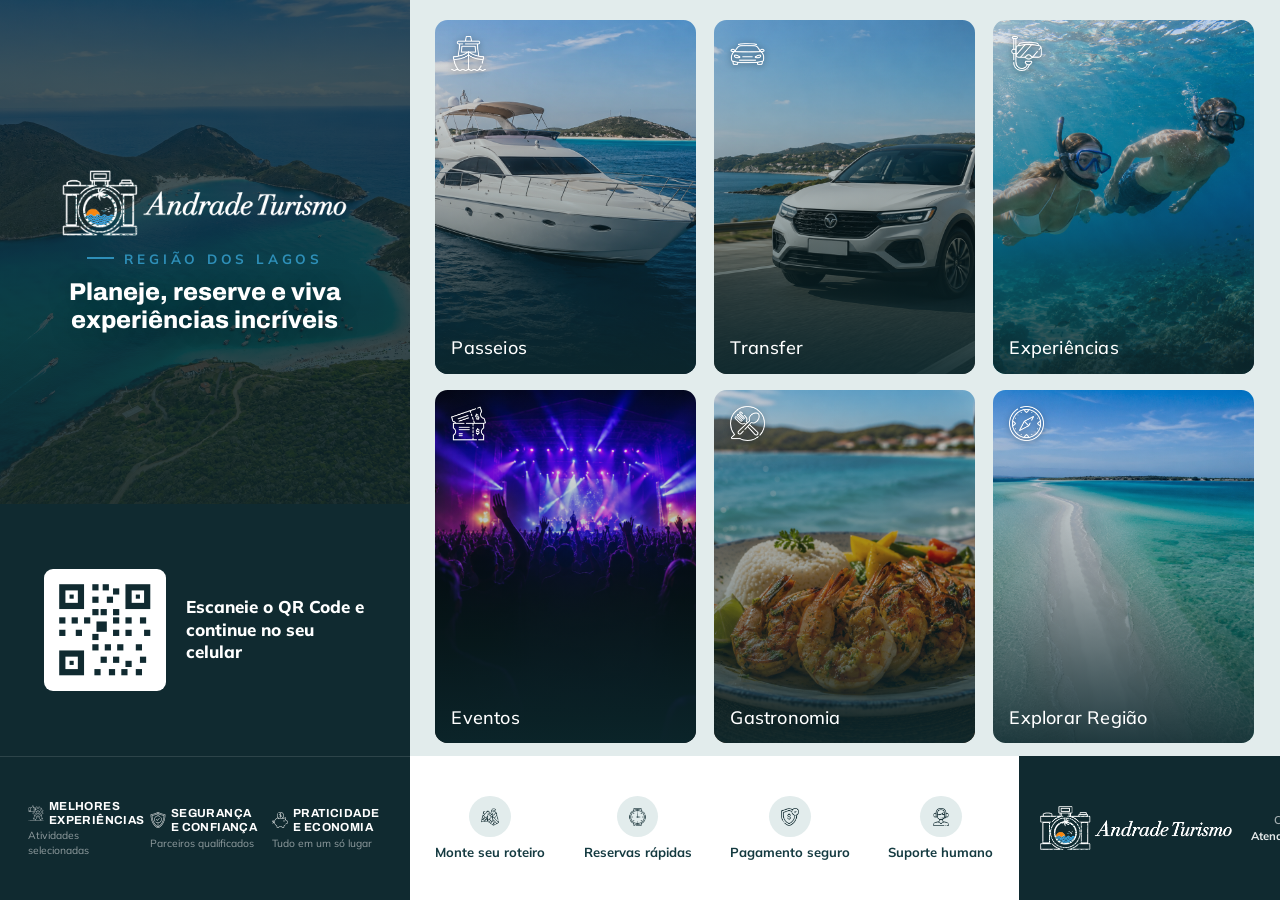
==== panel.html @ c3a2cf68 "Rediseño de sección seals/CTA, panel totem y sistema de íconos - Fusiona sellos + CTA final en una s" ====
<!DOCTYPE html>
<html lang="pt-BR">
<head>
<meta charset="utf-8">
<title>Andrade Turismo — Totem Digital</title>
<link rel="preconnect" href="https://fonts.googleapis.com">
<link rel="preconnect" href="https://fonts.gstatic.com" crossorigin>
<link href="https://fonts.googleapis.com/css2?family=Archivo:wght@500;600;700;800&family=Mulish:wght@400;500;600;700;800&family=EB+Garamond:ital,wght@0,500;0,600;1,500;1,600&display=swap" rel="stylesheet">
<link rel="stylesheet" href="assets/css/panel.css">
</head>

<body>

<div class="totem">

  <!-- ================= ESCENARIO A — VERTICAL (padrão) ================= -->
  <div class="layout-vertical">

    <header class="t-hero">
      <div class="t-hero__track">
        <div class="t-hero__slide" style="background-image:url('assets/img/s1.png')"></div>
        <div class="t-hero__slide" style="background-image:url('assets/img/s2.png')"></div>
        <div class="t-hero__slide" style="background-image:url('assets/img/s3.png')"></div>
        <div class="t-hero__slide" style="background-image:url('assets/img/s1.png')"></div>
      </div>
      <div class="t-hero__tint" style="background:linear-gradient(180deg, rgba(16,42,48,.55) 0%, rgba(16,42,48,.72) 55%, rgba(16,42,48,.94) 100%);"></div>
      <div class="t-hero__content">
        <img class="t-hero__logo" src="assets/img/logo-h-white.png" alt="Andrade Turismo">
        <div class="t-eyebrow">
          <span class="t-eyebrow__line"></span><span class="t-eyebrow__text">Região dos Lagos</span><span class="t-eyebrow__line"></span>
        </div>
        <h1 class="t-hero__title">Planeje, reserve e viva experiências incríveis</h1>
      </div>
    </header>

    <div class="t-grid-wrap">
      <div class="t-grid">
        <div class="cat-card"><div class="cat-card__media" style="background-image:url('assets/img/passeios.png')"></div><div class="cat-card__overlay"></div><img class="cat-card__badge" src="assets/img/icons/ship.png" alt=""><div class="cat-card__body"><span class="cat-card__name">Passeios</span></div></div>
        <div class="cat-card"><div class="cat-card__media" style="background-image:url('assets/img/transfer.png')"></div><div class="cat-card__overlay"></div><img class="cat-card__badge" src="assets/img/icons/transfer.png" alt=""><div class="cat-card__body"><span class="cat-card__name">Transfer</span></div></div>
        <div class="cat-card"><div class="cat-card__media" style="background-image:url('assets/img/experiencias.png')"></div><div class="cat-card__overlay"></div><img class="cat-card__badge" src="assets/img/icons/scuba-diver.png" alt=""><div class="cat-card__body"><span class="cat-card__name">Experiências</span></div></div>
        <div class="cat-card"><div class="cat-card__media" style="background-image:url('assets/img/eventos.png')"></div><div class="cat-card__overlay"></div><img class="cat-card__badge" src="assets/img/icons/ticket.png" alt=""><div class="cat-card__body"><span class="cat-card__name">Eventos</span></div></div>
        <div class="cat-card"><div class="cat-card__media" style="background-image:url('assets/img/gastronomia.png')"></div><div class="cat-card__overlay"></div><img class="cat-card__badge" src="assets/img/icons/eat.png" alt=""><div class="cat-card__body"><span class="cat-card__name">Gastronomia</span></div></div>
        <div class="cat-card"><div class="cat-card__media" style="background-image:url('assets/img/explorar.png')"></div><div class="cat-card__overlay"></div><img class="cat-card__badge" src="assets/img/icons/explore.png" alt=""><div class="cat-card__body"><span class="cat-card__name">Explorar Região</span></div></div>
      </div>
    </div>

    <section class="t-qr">
      <div class="t-qr__icon"><svg viewBox="0 0 24 24" fill="none" stroke="currentColor" stroke-width="1.6" stroke-linecap="round" stroke-linejoin="round"><rect x="6.5" y="2.5" width="11" height="19" rx="2.4"></rect><path d="M10.5 5h3"></path><path d="M11 18.6h2"></path></svg></div>
      <span class="t-qr__text">Escaneie o QR Code e continue no seu celular</span>
      <svg class="t-qr__img" viewBox="0 0 100 100" xmlns="http://www.w3.org/2000/svg">
        <rect width="100" height="100" fill="#fff"/>
        <g fill="#102A30">
          <rect x="6" y="6" width="24" height="24"/><rect x="12" y="12" width="12" height="12" fill="#fff"/><rect x="16" y="16" width="4" height="4" fill="#102A30"/>
          <rect x="70" y="6" width="24" height="24"/><rect x="76" y="12" width="12" height="12" fill="#fff"/><rect x="80" y="16" width="4" height="4" fill="#102A30"/>
          <rect x="6" y="70" width="24" height="24"/><rect x="12" y="76" width="12" height="12" fill="#fff"/><rect x="16" y="80" width="4" height="4" fill="#102A30"/>
          <rect x="38" y="6" width="6" height="6"/><rect x="48" y="6" width="6" height="6"/><rect x="58" y="10" width="6" height="6"/>
          <rect x="38" y="18" width="6" height="6"/><rect x="52" y="18" width="6" height="6"/>
          <rect x="38" y="30" width="6" height="6"/><rect x="46" y="30" width="6" height="6"/><rect x="58" y="30" width="6" height="6"/>
          <rect x="6" y="38" width="6" height="6"/><rect x="18" y="38" width="6" height="6"/><rect x="30" y="38" width="6" height="6"/>
          <rect x="42" y="42" width="10" height="10"/><rect x="58" y="38" width="6" height="6"/><rect x="70" y="38" width="6" height="6"/><rect x="84" y="38" width="6" height="6"/>
          <rect x="6" y="50" width="6" height="6"/><rect x="22" y="50" width="6" height="6"/><rect x="38" y="54" width="6" height="6"/>
          <rect x="58" y="50" width="6" height="6"/><rect x="70" y="50" width="6" height="6"/><rect x="88" y="50" width="6" height="6"/>
          <rect x="38" y="64" width="6" height="6"/><rect x="50" y="64" width="6" height="6"/><rect x="62" y="64" width="6" height="6"/><rect x="80" y="64" width="6" height="6"/>
          <rect x="46" y="76" width="6" height="6"/><rect x="58" y="76" width="6" height="6"/><rect x="70" y="80" width="6" height="6"/><rect x="84" y="76" width="6" height="6"/>
          <rect x="40" y="88" width="6" height="6"/><rect x="54" y="88" width="6" height="6"/><rect x="66" y="88" width="6" height="6"/><rect x="80" y="88" width="6" height="6"/>
        </g>
      </svg>
    </section>

    <section class="t-features">
      <div class="t-features__grid">
        <div class="t-feature"><div class="t-feature__icon"><img src="assets/img/icons/map.png" alt="Monte seu roteiro"></div><span class="t-feature__label">Monte seu roteiro</span></div>
        <div class="t-feature"><div class="t-feature__icon"><img src="assets/img/icons/fast.png" alt="Reservas rápidas"></div><span class="t-feature__label">Reservas rápidas</span></div>
        <div class="t-feature"><div class="t-feature__icon"><img src="assets/img/icons/money.png" alt="Pagamento seguro"></div><span class="t-feature__label">Pagamento seguro</span></div>
        <div class="t-feature"><div class="t-feature__icon"><img src="assets/img/icons/support.png" alt="Suporte humanizado"></div><span class="t-feature__label">Suporte humanizado</span></div>
      </div>
    </section>

    <section class="t-seals">
      <div class="t-seals__grid">
        <div class="t-seal"><div class="t-seal__head"><img class="t-seal__icon" src="assets/img/icons/experiencia.png" alt=""><span class="t-seal__title">Melhores experiências</span></div><p class="t-seal__text">Passeios e atividades selecionadas</p></div>
        <div class="t-seal"><div class="t-seal__head"><img class="t-seal__icon" src="assets/img/icons/seguridad.png" alt=""><span class="t-seal__title">Segurança e confiança</span></div><p class="t-seal__text">Parceiros verificados e qualificados</p></div>
        <div class="t-seal"><div class="t-seal__head"><img class="t-seal__icon" src="assets/img/icons/economice.png" alt=""><span class="t-seal__title">Praticidade e economia</span></div><p class="t-seal__text">Tudo em um só lugar para você</p></div>
      </div>
    </section>

    <footer class="t-footer">
      <img class="t-footer__logo" src="assets/img/logo-h-white.png" alt="Andrade Turismo">
      <div class="t-footer__meta"><span>Cabo Frio, RJ</span><span class="t-footer__dot"></span><span><b>Atendimento 24h</b></span></div>
    </footer>

  </div>

  <!-- ================= ESCENARIO B — HORIZONTAL (16:9) ================= -->
  <div class="layout-horizontal">

    <div class="lh-top">

      <aside class="lh-side">
        <header class="t-hero">
          <div class="t-hero__track">
            <div class="t-hero__slide" style="background-image:url('assets/img/s1.png')"></div>
            <div class="t-hero__slide" style="background-image:url('assets/img/s2.png')"></div>
            <div class="t-hero__slide" style="background-image:url('assets/img/s3.png')"></div>
            <div class="t-hero__slide" style="background-image:url('assets/img/s1.png')"></div>
          </div>
          <div class="t-hero__tint" style="background:linear-gradient(180deg, rgba(16,42,48,.55) 0%, rgba(16,42,48,.78) 100%);"></div>
          <div class="t-hero__content">
            <img class="t-hero__logo" src="assets/img/logo-h-white.png" alt="Andrade Turismo">
            <div class="t-eyebrow"><span class="t-eyebrow__line"></span><span class="t-eyebrow__text">Região dos Lagos</span></div>
            <h1 class="t-hero__title">Planeje, reserve e viva experiências incríveis</h1>
          </div>
        </header>

        <!-- QR — apenas 2 blocos: QR + texto -->
        <section class="t-qr">
          <svg class="t-qr__img" viewBox="0 0 100 100" xmlns="http://www.w3.org/2000/svg">
            <rect width="100" height="100" fill="#fff"/>
            <g fill="#102A30">
              <rect x="6" y="6" width="24" height="24"/><rect x="12" y="12" width="12" height="12" fill="#fff"/><rect x="16" y="16" width="4" height="4" fill="#102A30"/>
              <rect x="70" y="6" width="24" height="24"/><rect x="76" y="12" width="12" height="12" fill="#fff"/><rect x="80" y="16" width="4" height="4" fill="#102A30"/>
              <rect x="6" y="70" width="24" height="24"/><rect x="12" y="76" width="12" height="12" fill="#fff"/><rect x="16" y="80" width="4" height="4" fill="#102A30"/>
              <rect x="38" y="6" width="6" height="6"/><rect x="48" y="6" width="6" height="6"/><rect x="58" y="10" width="6" height="6"/>
              <rect x="38" y="18" width="6" height="6"/><rect x="52" y="18" width="6" height="6"/>
              <rect x="38" y="30" width="6" height="6"/><rect x="46" y="30" width="6" height="6"/><rect x="58" y="30" width="6" height="6"/>
              <rect x="6" y="38" width="6" height="6"/><rect x="18" y="38" width="6" height="6"/><rect x="30" y="38" width="6" height="6"/>
              <rect x="42" y="42" width="10" height="10"/><rect x="58" y="38" width="6" height="6"/><rect x="70" y="38" width="6" height="6"/><rect x="84" y="38" width="6" height="6"/>
              <rect x="6" y="50" width="6" height="6"/><rect x="22" y="50" width="6" height="6"/><rect x="38" y="54" width="6" height="6"/>
              <rect x="58" y="50" width="6" height="6"/><rect x="70" y="50" width="6" height="6"/><rect x="88" y="50" width="6" height="6"/>
              <rect x="38" y="64" width="6" height="6"/><rect x="50" y="64" width="6" height="6"/><rect x="62" y="64" width="6" height="6"/><rect x="80" y="64" width="6" height="6"/>
              <rect x="46" y="76" width="6" height="6"/><rect x="58" y="76" width="6" height="6"/><rect x="70" y="80" width="6" height="6"/><rect x="84" y="76" width="6" height="6"/>
              <rect x="40" y="88" width="6" height="6"/><rect x="54" y="88" width="6" height="6"/><rect x="66" y="88" width="6" height="6"/><rect x="80" y="88" width="6" height="6"/>
            </g>
          </svg>
          <span class="t-qr__text">Escaneie o QR Code e continue no seu celular</span>
        </section>

        <!-- Selos — direto embaixo do QR, mesma largura/margem/cor -->
        <section class="lh-side-seals">
          <div class="t-seal"><div class="t-seal__head"><img class="t-seal__icon" src="assets/img/icons/experiencia.png" alt=""><span class="t-seal__title">Melhores experiências</span></div><span class="t-seal__text">Atividades selecionadas</span></div>
          <div class="t-seal"><div class="t-seal__head"><img class="t-seal__icon" src="assets/img/icons/seguridad.png" alt=""><span class="t-seal__title">Segurança e confiança</span></div><span class="t-seal__text">Parceiros qualificados</span></div>
          <div class="t-seal"><div class="t-seal__head"><img class="t-seal__icon" src="assets/img/icons/economice.png" alt=""><span class="t-seal__title">Praticidade e economia</span></div><span class="t-seal__text">Tudo em um só lugar</span></div>
        </section>
      </aside>

      <div class="lh-right">
        <div class="lh-grid-wrap">
          <div class="lh-grid">
            <div class="cat-card"><div class="cat-card__media" style="background-image:url('assets/img/passeios.png')"></div><div class="cat-card__overlay"></div><img class="cat-card__badge" src="assets/img/icons/ship.png" alt=""><div class="cat-card__body"><span class="cat-card__name">Passeios</span></div></div>
            <div class="cat-card"><div class="cat-card__media" style="background-image:url('assets/img/transfer.png')"></div><div class="cat-card__overlay"></div><img class="cat-card__badge" src="assets/img/icons/transfer.png" alt=""><div class="cat-card__body"><span class="cat-card__name">Transfer</span></div></div>
            <div class="cat-card"><div class="cat-card__media" style="background-image:url('assets/img/experiencias.png')"></div><div class="cat-card__overlay"></div><img class="cat-card__badge" src="assets/img/icons/scuba-diver.png" alt=""><div class="cat-card__body"><span class="cat-card__name">Experiências</span></div></div>
            <div class="cat-card"><div class="cat-card__media" style="background-image:url('assets/img/eventos.png')"></div><div class="cat-card__overlay"></div><img class="cat-card__badge" src="assets/img/icons/ticket.png" alt=""><div class="cat-card__body"><span class="cat-card__name">Eventos</span></div></div>
            <div class="cat-card"><div class="cat-card__media" style="background-image:url('assets/img/gastronomia.png')"></div><div class="cat-card__overlay"></div><img class="cat-card__badge" src="assets/img/icons/eat.png" alt=""><div class="cat-card__body"><span class="cat-card__name">Gastronomia</span></div></div>
            <div class="cat-card"><div class="cat-card__media" style="background-image:url('assets/img/explorar.png')"></div><div class="cat-card__overlay"></div><img class="cat-card__badge" src="assets/img/icons/explore.png" alt=""><div class="cat-card__body"><span class="cat-card__name">Explorar Região</span></div></div>
          </div>
        </div>

        <!-- barra: ícones (ícone em cima / texto embaixo) + rodapé, mesma largura da grade -->
        <div class="lh-bottom">
          <section class="lh-features">
            <div class="t-feature"><div class="t-feature__icon"><img src="assets/img/icons/map.png" alt="Monte seu roteiro"></div><span class="t-feature__label">Monte seu roteiro</span></div>
            <div class="t-feature"><div class="t-feature__icon"><img src="assets/img/icons/fast.png" alt="Reservas rápidas"></div><span class="t-feature__label">Reservas rápidas</span></div>
            <div class="t-feature"><div class="t-feature__icon"><img src="assets/img/icons/money.png" alt="Pagamento seguro"></div><span class="t-feature__label">Pagamento seguro</span></div>
            <div class="t-feature"><div class="t-feature__icon"><img src="assets/img/icons/support.png" alt="Suporte humano"></div><span class="t-feature__label">Suporte humano</span></div>
          </section>

          <footer class="lh-foot t-footer">
            <img class="t-footer__logo" src="assets/img/logo-h-white.png" alt="Andrade Turismo">
            <div class="t-footer__meta"><span>Cabo Frio, RJ</span><span class="t-footer__dot"></span><span><b>Atendimento 24h</b></span></div>
          </footer>
        </div>
      </div>

    </div>

  </div>

</div>
</body>
</html>
---- assets/css/panel.css ----
:root{
  --accent:#2E8FB8;
  --bg:#E2ECEC;
  --navy:#143A40;
  --navy-2:#102A30;
  --whats:#25D366;
}
*{box-sizing:border-box; margin:0; padding:0;}
html,body{
  width:100vw; height:100vh;
  font-family:'Mulish',system-ui,sans-serif;
  overflow:hidden;
  background:var(--bg);
}
img{display:block; max-width:100%;}

.totem{ width:100vw; height:100vh; position:relative; background:var(--bg); }

/* ============================================================
   Bloques compartidos (mismo HTML, cada orientación decide
   tamaño/posición vía sus propias reglas — nada en px fijo)
   ============================================================ */

/* --- Categorías: tarjeta con foto + overlay + nombre --- */
.cat-card{ position:relative; border-radius:1.4vh; overflow:hidden; min-height:0; min-width:0; }
.cat-card__media{ position:absolute; inset:0; background:center/cover no-repeat; }
.cat-card__overlay{
  position:absolute; inset:0;
  background:linear-gradient(to top, rgba(12,40,45,.9) 0%, rgba(12,40,45,.36) 48%, rgba(12,40,45,.06) 100%);
}
.cat-card__badge{
  position:absolute; top:16px; left:16px; z-index:2;
  width:35px; height:35px; object-fit:contain;
  filter:brightness(0) invert(1) drop-shadow(0 1px 3px rgba(0,0,0,.45));
  pointer-events:none;
}
.cat-card__body{
  position:absolute; inset:0; display:flex; flex-direction:column; justify-content:flex-end;
  padding:2vh 2vh; color:#fff;
}
.cat-card__name{ font-family:'Mulish',system-ui,sans-serif; font-weight:500; letter-spacing:.2px; }

/* --- Eyebrow (REGIÃO DOS LAGOS) --- */
.t-eyebrow{ display:flex; align-items:center; gap:1.2vh; }
.t-eyebrow__line{ width:3vh; height:2px; background:var(--accent); display:block; }
.t-eyebrow__text{ color:var(--accent); font-weight:700; letter-spacing:.28em; text-transform:uppercase; white-space:nowrap; }

/* --- Feature (ícone + label) --- */
.t-feature{ display:flex; flex-direction:column; align-items:center; text-align:center; color:var(--navy); }
.t-feature__icon{
  border-radius:50%; background:var(--bg); color:var(--accent);
  display:flex; align-items:center; justify-content:center; flex:none;
}
.t-feature__icon img{ width:44%; height:44%; object-fit:contain; }
.t-feature__label{ font-weight:700; line-height:1.25; }

/* --- Selo --- */
.t-seal{ display:flex; flex-direction:column; align-items:center; text-align:center; color:#fff; }
.t-seal__head{ display:flex; align-items:center; gap:.5vh; }
.t-seal__icon{ display:block; object-fit:contain; flex:none; }
.t-seal__title{ font-family:'Archivo',sans-serif; font-weight:700; letter-spacing:.4px; text-transform:uppercase; line-height:1.2; }
.t-seal__text{ color:rgba(255,255,255,.72); line-height:1.4; }

/* --- Rodapé --- */
.t-footer{ display:flex; align-items:center; justify-content:space-between; background:var(--navy-2); }
.t-footer__logo{ height:100%; width:auto; }
.t-footer__meta{ display:flex; align-items:center; color:rgba(255,255,255,.62); font-weight:600; white-space:nowrap; }
.t-footer__meta b{ color:rgba(255,255,255,.9); font-weight:700; }
.t-footer__dot{ border-radius:50%; background:rgba(255,255,255,.35); flex:none; }

/* --- QR CTA --- */
.t-qr{ display:flex; align-items:center; background:var(--navy-2); color:#fff; }
.t-qr__icon{
  flex:none; border-radius:50%; background:rgba(255,255,255,.08); border:1.5px solid rgba(255,255,255,.24);
  display:flex; align-items:center; justify-content:center; color:#fff;
}
.t-qr__text{ font-weight:700; line-height:1.3; }
.t-qr__img{ flex:none; background:#fff; border-radius:1vh; }

/* --- Slideshow de fundo do header (compartilhado) --- */
.t-hero{ position:relative; overflow:hidden; }
.t-hero__track{ position:absolute; inset:0; display:flex; width:400%; animation:totemSlide 24s linear infinite; }
.t-hero__slide{ flex:0 0 25%; background:center/cover no-repeat; filter:brightness(.6) saturate(1.05); }
.t-hero__tint{ position:absolute; inset:0; }
.t-hero__content{ position:relative; z-index:2; height:100%; display:flex; flex-direction:column; align-items:center; justify-content:center; text-align:center; }
.t-hero__logo{ width:auto; }
.t-hero__title{ color:#fff; font-family:'Archivo',sans-serif; font-weight:800; text-shadow:0 2px 24px rgba(0,0,0,.3); }

@keyframes totemSlide{
  0%    { transform:translateX(0); }
  25.2% { transform:translateX(0); animation-timing-function:cubic-bezier(.6,0,.2,1); }
  33.3% { transform:translateX(-25%); }
  58.6% { transform:translateX(-25%); animation-timing-function:cubic-bezier(.6,0,.2,1); }
  66.7% { transform:translateX(-50%); }
  91.9% { transform:translateX(-50%); animation-timing-function:cubic-bezier(.6,0,.2,1); }
  100%  { transform:translateX(-75%); }
}

/* ============================================================
   ESCENARIO A — VERTICAL 9:16 (padrão / orientation:portrait)
   Composição: tudo empilhado, foto de topo, grade 2x3, CTA,
   ícones, selos e rodapé — cada bloco em % de altura da tela.
   ============================================================ */
.layout-vertical{ display:flex; flex-direction:column; width:100%; height:100%; }
.layout-horizontal{ display:none; }

.layout-vertical .t-hero{ height:22%; }
.layout-vertical .t-hero__content{ padding:3.5vh 6vw 3vh; gap:1.8vh; }
.layout-vertical .t-hero__logo{ height:9vh; }
.layout-vertical .t-eyebrow__text{ font-size:1.7vh; }
.layout-vertical .t-hero__title{ font-size:3.6vh; line-height:1.16; max-width:90%; }

.layout-vertical .t-grid-wrap{ flex:1 1 auto; min-height:0; display:flex; padding:2.6vh 4vw; }
.layout-vertical .t-grid{
  width:100%; height:100%; display:grid;
  grid-template-columns:1fr 1fr; grid-template-rows:repeat(3,1fr); gap:2vh 2vw;
}
.layout-vertical .cat-card__name{ font-size:2.1vh; }

.layout-vertical .t-qr{ height:12%; justify-content:center; gap:2.6vw; padding:0 5vw; }
.layout-vertical .t-qr__icon{ width:5.4vh; height:5.4vh; }
.layout-vertical .t-qr__icon svg{ width:45%; height:45%; }
.layout-vertical .t-qr__text{ font-size:2vh; max-width:38vw; }
.layout-vertical .t-qr__img{ width:11vh; height:11vh; padding:.9vh; }

.layout-vertical .t-features{
  height:10%; background:#fff; display:flex; align-items:center; justify-content:center;
  padding:0 3vw; border-top:1.5px solid rgba(46,143,184,.28); border-bottom:1.5px solid rgba(46,143,184,.28);
}
.layout-vertical .t-features__grid{ width:100%; max-width:82vw; display:grid; grid-template-columns:repeat(4,1fr); }
.layout-vertical .t-feature{ gap:1vh; padding:0 1vw; border-right:1px solid rgba(20,58,64,.12); }
.layout-vertical .t-feature:last-child{ border-right:none; }
.layout-vertical .t-feature__icon{ width:4.6vh; height:4.6vh; }
.layout-vertical .t-feature__icon svg{ width:44%; height:44%; }
.layout-vertical .t-feature__label{ font-size:1.5vh; }

.layout-vertical .t-seals{ height:8%; background:var(--navy); display:flex; align-items:center; justify-content:center; padding:0 4vw; }
.layout-vertical .t-seals__grid{ width:100%; max-width:80vw; display:grid; grid-template-columns:repeat(3,1fr); }
.layout-vertical .t-seal{ gap:.6vh; padding:0 1.4vw; border-right:1px solid rgba(255,255,255,.16); }
.layout-vertical .t-seal:last-child{ border-right:none; }
.layout-vertical .t-seal__icon{ width:2.2vh; height:2.2vh; }
.layout-vertical .t-seal__title{ font-size:1.5vh; }
.layout-vertical .t-seal__text{ display:none; } /* pouco espaço vertical: mantém só o título */

.layout-vertical .t-footer{ height:5%; padding:0 4vw; }
.layout-vertical .t-footer__logo{ height:55%; }
.layout-vertical .t-footer__meta{ gap:1.2vw; font-size:1.5vh; }
.layout-vertical .t-footer__dot{ width:.5vh; height:.5vh; }

/* ============================================================
   ESCENARIO B — HORIZONTAL 16:9 (orientation:landscape)
   Composição distinta: painel lateral fixo (foto+logo+QR) +
   grade 3x2 ocupando a área principal + barra inferior única
   com ícones, selos e rodapé condensados.
   ============================================================ */
@media (orientation:landscape){
  .layout-vertical{ display:none; }
  .layout-horizontal{ display:flex; flex-direction:column; width:100%; height:100%; }

  .lh-top{ flex:1 1 auto; min-height:0; display:flex; }

  /* painel esquerdo: foto+logo / QR / selos — sempre a mesma largura e margem */
  .lh-side{ width:32%; flex:none; display:flex; flex-direction:column; height:100%; }
  .lh-side .t-hero{ height:56%; }
  .lh-side .t-hero__content{ padding:2.6vh 2.2vw; gap:1.4vh; }
  .lh-side .t-hero__logo{ height:7.6vh; }
  .lh-side .t-eyebrow__text{ font-size:1.5vh; }
  .lh-side .t-hero__title{ font-size:2.7vh; line-height:1.15; }

  /* QR — 2 colunas: imagem maior à esquerda, texto à direita */
  .lh-side .t-qr{
    height:28%; flex-direction:row; justify-content:center; align-items:center; gap:1.6vw;
    padding:1.4vh 2vw; text-align:left; background:var(--navy-2);
  }
  .lh-side .t-qr__img{ width:13.5vh; height:13.5vh; padding:1vh; flex:none; }
  .lh-side .t-qr__text{ font-size:1.9vh; line-height:1.32; max-width:14vw; font-weight:800; }

  /* Selos — mesma altura da barra de ícones, 3 colunas horizontais */
  .lh-side-seals{
    height:16%; background:var(--navy-2); display:flex; flex-direction:row;
    align-items:center; justify-content:space-between; gap:1vw; padding:0 2.2vw;
    border-top:1px solid rgba(255,255,255,.12);
  }
  .lh-side-seals .t-seal{ flex-direction:column; align-items:flex-start; text-align:left; gap:.3vh; flex:1 1 0; min-width:0; }
  .lh-side-seals .t-seal__icon{ width:1.8vh; height:1.8vh; }
  .lh-side-seals .t-seal__title{ font-size:1.3vh; }
  .lh-side-seals .t-seal__text{ font-size:1.15vh; opacity:.75; }

  /* coluna direita: grade + barra (ícones+rodapé) — mesma largura entre si */
  .lh-right{ flex:1 1 auto; min-width:0; display:flex; flex-direction:column; height:100%; }

  .lh-grid-wrap{ flex:1 1 auto; min-height:0; min-width:0; display:flex; padding:2.2vh 2vw 1.4vh; }
  .lh-grid{
    width:100%; height:100%; display:grid;
    grid-template-columns:repeat(3,1fr); grid-template-rows:repeat(2,1fr); gap:1.8vh 1.4vw;
  }
  .lh-grid .cat-card__name{ font-size:2vh; }
  .lh-grid .cat-card__body{ padding:1.6vh 1.8vh; }

  .lh-bottom{ flex:none; height:16%; display:flex; align-items:stretch; }

  .lh-features{
    flex:1 1 62%; background:#fff; display:flex; align-items:center; justify-content:center;
    gap:3vw; padding:0 2vw;
  }
  .lh-features .t-feature{ flex-direction:column; gap:.7vh; }
  .lh-features .t-feature__icon{ width:4.6vh; height:4.6vh; }
  .lh-features .t-feature__icon svg{ width:44%; height:44%; }
  .lh-features .t-feature__label{ font-size:1.45vh; text-align:center; white-space:nowrap; }

  .lh-foot{
    flex:1 1 38%; min-width:0; padding:0 1.6vw; background:var(--navy-2); gap:1.4vw;
  }
  .lh-foot .t-footer__logo{ height:32%; flex:none; }
  .lh-foot .t-footer__meta{ gap:.3vh; font-size:1.25vh; flex-direction:column; align-items:flex-end; text-align:right; min-width:0; white-space:nowrap; flex:none; }
  .lh-foot .t-footer__dot{ display:none; }
}
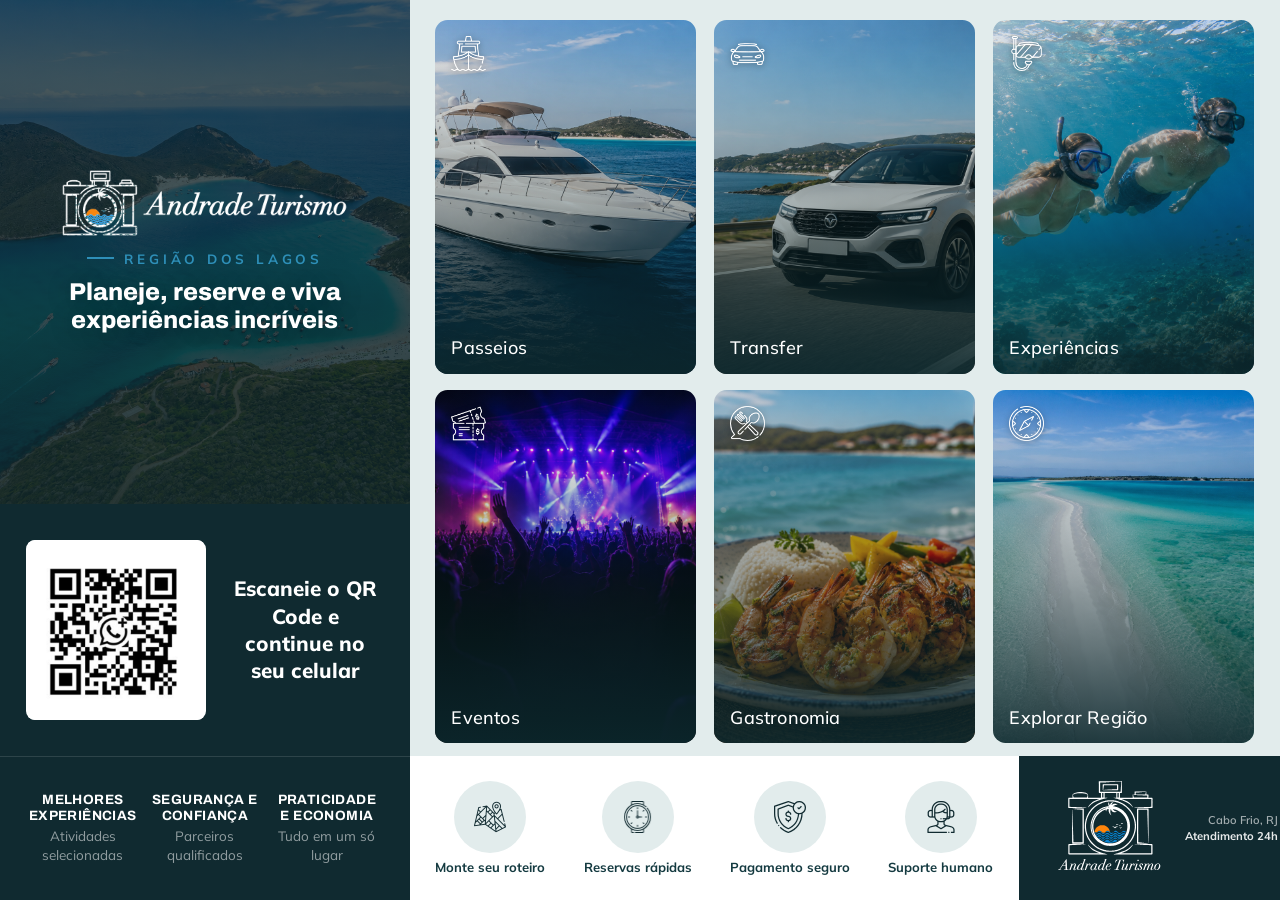
==== commit 5b3c5e0d: "feat: pannel, mobile" ====
--- a/panel.html
+++ b/panel.html
@@ -25,7 +25,7 @@
       </div>
       <div class="t-hero__tint" style="background:linear-gradient(180deg, rgba(16,42,48,.55) 0%, rgba(16,42,48,.72) 55%, rgba(16,42,48,.94) 100%);"></div>
       <div class="t-hero__content">
-        <img class="t-hero__logo" src="assets/img/logo-h-white.png" alt="Andrade Turismo">
+        <img class="t-hero__logo" src="assets/img/brand/logo-h-white.png" alt="Andrade Turismo">
         <div class="t-eyebrow">
           <span class="t-eyebrow__line"></span><span class="t-eyebrow__text">Região dos Lagos</span><span class="t-eyebrow__line"></span>
         </div>
@@ -35,36 +35,19 @@
 
     <div class="t-grid-wrap">
       <div class="t-grid">
-        <div class="cat-card"><div class="cat-card__media" style="background-image:url('assets/img/passeios.png')"></div><div class="cat-card__overlay"></div><img class="cat-card__badge" src="assets/img/icons/ship.png" alt=""><div class="cat-card__body"><span class="cat-card__name">Passeios</span></div></div>
-        <div class="cat-card"><div class="cat-card__media" style="background-image:url('assets/img/transfer.png')"></div><div class="cat-card__overlay"></div><img class="cat-card__badge" src="assets/img/icons/transfer.png" alt=""><div class="cat-card__body"><span class="cat-card__name">Transfer</span></div></div>
-        <div class="cat-card"><div class="cat-card__media" style="background-image:url('assets/img/experiencias.png')"></div><div class="cat-card__overlay"></div><img class="cat-card__badge" src="assets/img/icons/scuba-diver.png" alt=""><div class="cat-card__body"><span class="cat-card__name">Experiências</span></div></div>
-        <div class="cat-card"><div class="cat-card__media" style="background-image:url('assets/img/eventos.png')"></div><div class="cat-card__overlay"></div><img class="cat-card__badge" src="assets/img/icons/ticket.png" alt=""><div class="cat-card__body"><span class="cat-card__name">Eventos</span></div></div>
-        <div class="cat-card"><div class="cat-card__media" style="background-image:url('assets/img/gastronomia.png')"></div><div class="cat-card__overlay"></div><img class="cat-card__badge" src="assets/img/icons/eat.png" alt=""><div class="cat-card__body"><span class="cat-card__name">Gastronomia</span></div></div>
-        <div class="cat-card"><div class="cat-card__media" style="background-image:url('assets/img/explorar.png')"></div><div class="cat-card__overlay"></div><img class="cat-card__badge" src="assets/img/icons/explore.png" alt=""><div class="cat-card__body"><span class="cat-card__name">Explorar Região</span></div></div>
+        <div class="cat-card"><div class="cat-card__media" style="background-image:url('assets/img/packs/passeios.png')"></div><div class="cat-card__overlay"></div><img class="cat-card__badge" src="assets/img/icons/ship.png" alt=""><div class="cat-card__body"><span class="cat-card__name">Passeios</span></div></div>
+        <div class="cat-card"><div class="cat-card__media" style="background-image:url('assets/img/packs/transfer.png')"></div><div class="cat-card__overlay"></div><img class="cat-card__badge" src="assets/img/icons/transfer.png" alt=""><div class="cat-card__body"><span class="cat-card__name">Transfer</span></div></div>
+        <div class="cat-card"><div class="cat-card__media" style="background-image:url('assets/img/packs/experiencias.png')"></div><div class="cat-card__overlay"></div><img class="cat-card__badge" src="assets/img/icons/scuba-diver.png" alt=""><div class="cat-card__body"><span class="cat-card__name">Experiências</span></div></div>
+        <div class="cat-card"><div class="cat-card__media" style="background-image:url('assets/img/packs/eventos.png')"></div><div class="cat-card__overlay"></div><img class="cat-card__badge" src="assets/img/icons/ticket.png" alt=""><div class="cat-card__body"><span class="cat-card__name">Eventos</span></div></div>
+        <div class="cat-card"><div class="cat-card__media" style="background-image:url('assets/img/packs/gastronomia.png')"></div><div class="cat-card__overlay"></div><img class="cat-card__badge" src="assets/img/icons/eat.png" alt=""><div class="cat-card__body"><span class="cat-card__name">Gastronomia</span></div></div>
+        <div class="cat-card"><div class="cat-card__media" style="background-image:url('assets/img/packs/explorar.png')"></div><div class="cat-card__overlay"></div><img class="cat-card__badge" src="assets/img/icons/explore.png" alt=""><div class="cat-card__body"><span class="cat-card__name">Explorar Região</span></div></div>
       </div>
     </div>
 
     <section class="t-qr">
       <div class="t-qr__icon"><svg viewBox="0 0 24 24" fill="none" stroke="currentColor" stroke-width="1.6" stroke-linecap="round" stroke-linejoin="round"><rect x="6.5" y="2.5" width="11" height="19" rx="2.4"></rect><path d="M10.5 5h3"></path><path d="M11 18.6h2"></path></svg></div>
       <span class="t-qr__text">Escaneie o QR Code e continue no seu celular</span>
-      <svg class="t-qr__img" viewBox="0 0 100 100" xmlns="http://www.w3.org/2000/svg">
-        <rect width="100" height="100" fill="#fff"/>
-        <g fill="#102A30">
-          <rect x="6" y="6" width="24" height="24"/><rect x="12" y="12" width="12" height="12" fill="#fff"/><rect x="16" y="16" width="4" height="4" fill="#102A30"/>
-          <rect x="70" y="6" width="24" height="24"/><rect x="76" y="12" width="12" height="12" fill="#fff"/><rect x="80" y="16" width="4" height="4" fill="#102A30"/>
-          <rect x="6" y="70" width="24" height="24"/><rect x="12" y="76" width="12" height="12" fill="#fff"/><rect x="16" y="80" width="4" height="4" fill="#102A30"/>
-          <rect x="38" y="6" width="6" height="6"/><rect x="48" y="6" width="6" height="6"/><rect x="58" y="10" width="6" height="6"/>
-          <rect x="38" y="18" width="6" height="6"/><rect x="52" y="18" width="6" height="6"/>
-          <rect x="38" y="30" width="6" height="6"/><rect x="46" y="30" width="6" height="6"/><rect x="58" y="30" width="6" height="6"/>
-          <rect x="6" y="38" width="6" height="6"/><rect x="18" y="38" width="6" height="6"/><rect x="30" y="38" width="6" height="6"/>
-          <rect x="42" y="42" width="10" height="10"/><rect x="58" y="38" width="6" height="6"/><rect x="70" y="38" width="6" height="6"/><rect x="84" y="38" width="6" height="6"/>
-          <rect x="6" y="50" width="6" height="6"/><rect x="22" y="50" width="6" height="6"/><rect x="38" y="54" width="6" height="6"/>
-          <rect x="58" y="50" width="6" height="6"/><rect x="70" y="50" width="6" height="6"/><rect x="88" y="50" width="6" height="6"/>
-          <rect x="38" y="64" width="6" height="6"/><rect x="50" y="64" width="6" height="6"/><rect x="62" y="64" width="6" height="6"/><rect x="80" y="64" width="6" height="6"/>
-          <rect x="46" y="76" width="6" height="6"/><rect x="58" y="76" width="6" height="6"/><rect x="70" y="80" width="6" height="6"/><rect x="84" y="76" width="6" height="6"/>
-          <rect x="40" y="88" width="6" height="6"/><rect x="54" y="88" width="6" height="6"/><rect x="66" y="88" width="6" height="6"/><rect x="80" y="88" width="6" height="6"/>
-        </g>
-      </svg>
+      <img class="t-qr__img" src="assets/img/brand/qr-placeholder.png" alt="QR Code">
     </section>
 
     <section class="t-features">
@@ -78,14 +61,14 @@
 
     <section class="t-seals">
       <div class="t-seals__grid">
-        <div class="t-seal"><div class="t-seal__head"><img class="t-seal__icon" src="assets/img/icons/experiencia.png" alt=""><span class="t-seal__title">Melhores experiências</span></div><p class="t-seal__text">Passeios e atividades selecionadas</p></div>
-        <div class="t-seal"><div class="t-seal__head"><img class="t-seal__icon" src="assets/img/icons/seguridad.png" alt=""><span class="t-seal__title">Segurança e confiança</span></div><p class="t-seal__text">Parceiros verificados e qualificados</p></div>
-        <div class="t-seal"><div class="t-seal__head"><img class="t-seal__icon" src="assets/img/icons/economice.png" alt=""><span class="t-seal__title">Praticidade e economia</span></div><p class="t-seal__text">Tudo em um só lugar para você</p></div>
+        <div class="t-seal"><div class="t-seal__head"><span class="t-seal__title">Melhores experiências</span></div><p class="t-seal__text">Passeios e atividades selecionadas</p></div>
+        <div class="t-seal"><div class="t-seal__head"><span class="t-seal__title">Segurança e confiança</span></div><p class="t-seal__text">Parceiros verificados e qualificados</p></div>
+        <div class="t-seal"><div class="t-seal__head"><span class="t-seal__title">Praticidade e economia</span></div><p class="t-seal__text">Tudo em um só lugar para você</p></div>
       </div>
     </section>
 
     <footer class="t-footer">
-      <img class="t-footer__logo" src="assets/img/logo-h-white.png" alt="Andrade Turismo">
+      <img class="t-footer__logo" src="assets/img/brand/logo-h-white.png" alt="Andrade Turismo">
       <div class="t-footer__meta"><span>Cabo Frio, RJ</span><span class="t-footer__dot"></span><span><b>Atendimento 24h</b></span></div>
     </footer>
 
@@ -106,7 +89,7 @@
           </div>
           <div class="t-hero__tint" style="background:linear-gradient(180deg, rgba(16,42,48,.55) 0%, rgba(16,42,48,.78) 100%);"></div>
           <div class="t-hero__content">
-            <img class="t-hero__logo" src="assets/img/logo-h-white.png" alt="Andrade Turismo">
+            <img class="t-hero__logo" src="assets/img/brand/logo-h-white.png" alt="Andrade Turismo">
             <div class="t-eyebrow"><span class="t-eyebrow__line"></span><span class="t-eyebrow__text">Região dos Lagos</span></div>
             <h1 class="t-hero__title">Planeje, reserve e viva experiências incríveis</h1>
           </div>
@@ -114,44 +97,27 @@
 
         <!-- QR — apenas 2 blocos: QR + texto -->
         <section class="t-qr">
-          <svg class="t-qr__img" viewBox="0 0 100 100" xmlns="http://www.w3.org/2000/svg">
-            <rect width="100" height="100" fill="#fff"/>
-            <g fill="#102A30">
-              <rect x="6" y="6" width="24" height="24"/><rect x="12" y="12" width="12" height="12" fill="#fff"/><rect x="16" y="16" width="4" height="4" fill="#102A30"/>
-              <rect x="70" y="6" width="24" height="24"/><rect x="76" y="12" width="12" height="12" fill="#fff"/><rect x="80" y="16" width="4" height="4" fill="#102A30"/>
-              <rect x="6" y="70" width="24" height="24"/><rect x="12" y="76" width="12" height="12" fill="#fff"/><rect x="16" y="80" width="4" height="4" fill="#102A30"/>
-              <rect x="38" y="6" width="6" height="6"/><rect x="48" y="6" width="6" height="6"/><rect x="58" y="10" width="6" height="6"/>
-              <rect x="38" y="18" width="6" height="6"/><rect x="52" y="18" width="6" height="6"/>
-              <rect x="38" y="30" width="6" height="6"/><rect x="46" y="30" width="6" height="6"/><rect x="58" y="30" width="6" height="6"/>
-              <rect x="6" y="38" width="6" height="6"/><rect x="18" y="38" width="6" height="6"/><rect x="30" y="38" width="6" height="6"/>
-              <rect x="42" y="42" width="10" height="10"/><rect x="58" y="38" width="6" height="6"/><rect x="70" y="38" width="6" height="6"/><rect x="84" y="38" width="6" height="6"/>
-              <rect x="6" y="50" width="6" height="6"/><rect x="22" y="50" width="6" height="6"/><rect x="38" y="54" width="6" height="6"/>
-              <rect x="58" y="50" width="6" height="6"/><rect x="70" y="50" width="6" height="6"/><rect x="88" y="50" width="6" height="6"/>
-              <rect x="38" y="64" width="6" height="6"/><rect x="50" y="64" width="6" height="6"/><rect x="62" y="64" width="6" height="6"/><rect x="80" y="64" width="6" height="6"/>
-              <rect x="46" y="76" width="6" height="6"/><rect x="58" y="76" width="6" height="6"/><rect x="70" y="80" width="6" height="6"/><rect x="84" y="76" width="6" height="6"/>
-              <rect x="40" y="88" width="6" height="6"/><rect x="54" y="88" width="6" height="6"/><rect x="66" y="88" width="6" height="6"/><rect x="80" y="88" width="6" height="6"/>
-            </g>
-          </svg>
+          <img class="t-qr__img" src="assets/img/brand/qr-placeholder.png" alt="QR Code">
           <span class="t-qr__text">Escaneie o QR Code e continue no seu celular</span>
         </section>
 
         <!-- Selos — direto embaixo do QR, mesma largura/margem/cor -->
         <section class="lh-side-seals">
-          <div class="t-seal"><div class="t-seal__head"><img class="t-seal__icon" src="assets/img/icons/experiencia.png" alt=""><span class="t-seal__title">Melhores experiências</span></div><span class="t-seal__text">Atividades selecionadas</span></div>
-          <div class="t-seal"><div class="t-seal__head"><img class="t-seal__icon" src="assets/img/icons/seguridad.png" alt=""><span class="t-seal__title">Segurança e confiança</span></div><span class="t-seal__text">Parceiros qualificados</span></div>
-          <div class="t-seal"><div class="t-seal__head"><img class="t-seal__icon" src="assets/img/icons/economice.png" alt=""><span class="t-seal__title">Praticidade e economia</span></div><span class="t-seal__text">Tudo em um só lugar</span></div>
+          <div class="t-seal"><div class="t-seal__head"><span class="t-seal__title">Melhores experiências</span></div><span class="t-seal__text">Atividades selecionadas</span></div>
+          <div class="t-seal"><div class="t-seal__head"><span class="t-seal__title">Segurança e confiança</span></div><span class="t-seal__text">Parceiros qualificados</span></div>
+          <div class="t-seal"><div class="t-seal__head"><span class="t-seal__title">Praticidade e economia</span></div><span class="t-seal__text">Tudo em um só lugar</span></div>
         </section>
       </aside>
 
       <div class="lh-right">
         <div class="lh-grid-wrap">
           <div class="lh-grid">
-            <div class="cat-card"><div class="cat-card__media" style="background-image:url('assets/img/passeios.png')"></div><div class="cat-card__overlay"></div><img class="cat-card__badge" src="assets/img/icons/ship.png" alt=""><div class="cat-card__body"><span class="cat-card__name">Passeios</span></div></div>
-            <div class="cat-card"><div class="cat-card__media" style="background-image:url('assets/img/transfer.png')"></div><div class="cat-card__overlay"></div><img class="cat-card__badge" src="assets/img/icons/transfer.png" alt=""><div class="cat-card__body"><span class="cat-card__name">Transfer</span></div></div>
-            <div class="cat-card"><div class="cat-card__media" style="background-image:url('assets/img/experiencias.png')"></div><div class="cat-card__overlay"></div><img class="cat-card__badge" src="assets/img/icons/scuba-diver.png" alt=""><div class="cat-card__body"><span class="cat-card__name">Experiências</span></div></div>
-            <div class="cat-card"><div class="cat-card__media" style="background-image:url('assets/img/eventos.png')"></div><div class="cat-card__overlay"></div><img class="cat-card__badge" src="assets/img/icons/ticket.png" alt=""><div class="cat-card__body"><span class="cat-card__name">Eventos</span></div></div>
-            <div class="cat-card"><div class="cat-card__media" style="background-image:url('assets/img/gastronomia.png')"></div><div class="cat-card__overlay"></div><img class="cat-card__badge" src="assets/img/icons/eat.png" alt=""><div class="cat-card__body"><span class="cat-card__name">Gastronomia</span></div></div>
-            <div class="cat-card"><div class="cat-card__media" style="background-image:url('assets/img/explorar.png')"></div><div class="cat-card__overlay"></div><img class="cat-card__badge" src="assets/img/icons/explore.png" alt=""><div class="cat-card__body"><span class="cat-card__name">Explorar Região</span></div></div>
+            <div class="cat-card"><div class="cat-card__media" style="background-image:url('assets/img/packs/passeios.png')"></div><div class="cat-card__overlay"></div><img class="cat-card__badge" src="assets/img/icons/ship.png" alt=""><div class="cat-card__body"><span class="cat-card__name">Passeios</span></div></div>
+            <div class="cat-card"><div class="cat-card__media" style="background-image:url('assets/img/packs/transfer.png')"></div><div class="cat-card__overlay"></div><img class="cat-card__badge" src="assets/img/icons/transfer.png" alt=""><div class="cat-card__body"><span class="cat-card__name">Transfer</span></div></div>
+            <div class="cat-card"><div class="cat-card__media" style="background-image:url('assets/img/packs/experiencias.png')"></div><div class="cat-card__overlay"></div><img class="cat-card__badge" src="assets/img/icons/scuba-diver.png" alt=""><div class="cat-card__body"><span class="cat-card__name">Experiências</span></div></div>
+            <div class="cat-card"><div class="cat-card__media" style="background-image:url('assets/img/packs/eventos.png')"></div><div class="cat-card__overlay"></div><img class="cat-card__badge" src="assets/img/icons/ticket.png" alt=""><div class="cat-card__body"><span class="cat-card__name">Eventos</span></div></div>
+            <div class="cat-card"><div class="cat-card__media" style="background-image:url('assets/img/packs/gastronomia.png')"></div><div class="cat-card__overlay"></div><img class="cat-card__badge" src="assets/img/icons/eat.png" alt=""><div class="cat-card__body"><span class="cat-card__name">Gastronomia</span></div></div>
+            <div class="cat-card"><div class="cat-card__media" style="background-image:url('assets/img/packs/explorar.png')"></div><div class="cat-card__overlay"></div><img class="cat-card__badge" src="assets/img/icons/explore.png" alt=""><div class="cat-card__body"><span class="cat-card__name">Explorar Região</span></div></div>
           </div>
         </div>
 
@@ -165,7 +131,7 @@
           </section>
 
           <footer class="lh-foot t-footer">
-            <img class="t-footer__logo" src="assets/img/logo-h-white.png" alt="Andrade Turismo">
+            <img class="t-footer__logo" src="assets/img/brand/logo-transparente.svg" alt="Andrade Turismo">
             <div class="t-footer__meta"><span>Cabo Frio, RJ</span><span class="t-footer__dot"></span><span><b>Atendimento 24h</b></span></div>
           </footer>
         </div>
--- a/assets/css/panel.css
+++ b/assets/css/panel.css
@@ -57,7 +57,6 @@
 /* --- Selo --- */
 .t-seal{ display:flex; flex-direction:column; align-items:center; text-align:center; color:#fff; }
 .t-seal__head{ display:flex; align-items:center; gap:.5vh; }
-.t-seal__icon{ display:block; object-fit:contain; flex:none; }
 .t-seal__title{ font-family:'Archivo',sans-serif; font-weight:700; letter-spacing:.4px; text-transform:uppercase; line-height:1.2; }
 .t-seal__text{ color:rgba(255,255,255,.72); line-height:1.4; }
 
@@ -75,7 +74,7 @@
   display:flex; align-items:center; justify-content:center; color:#fff;
 }
 .t-qr__text{ font-weight:700; line-height:1.3; }
-.t-qr__img{ flex:none; background:#fff; border-radius:1vh; }
+.t-qr__img{ flex:none; background:#fff; border-radius:1vh; object-fit:contain; }
 
 /* --- Slideshow de fundo do header (compartilhado) --- */
 .t-hero{ position:relative; overflow:hidden; }
@@ -108,12 +107,12 @@
 .layout-vertical .t-hero__content{ padding:3.5vh 6vw 3vh; gap:1.8vh; }
 .layout-vertical .t-hero__logo{ height:9vh; }
 .layout-vertical .t-eyebrow__text{ font-size:1.7vh; }
-.layout-vertical .t-hero__title{ font-size:3.6vh; line-height:1.16; max-width:90%; }
+.layout-vertical .t-hero__title{ font-size:3vh; line-height:1.16; max-width:90%; }
 
 .layout-vertical .t-grid-wrap{ flex:1 1 auto; min-height:0; display:flex; padding:2.6vh 4vw; }
 .layout-vertical .t-grid{
   width:100%; height:100%; display:grid;
-  grid-template-columns:1fr 1fr; grid-template-rows:repeat(3,1fr); gap:2vh 2vw;
+  grid-template-columns:repeat(3,1fr); grid-template-rows:1fr 1fr; gap:2vh 2vw;
 }
 .layout-vertical .cat-card__name{ font-size:2.1vh; }
 
@@ -121,26 +120,25 @@
 .layout-vertical .t-qr__icon{ width:5.4vh; height:5.4vh; }
 .layout-vertical .t-qr__icon svg{ width:45%; height:45%; }
 .layout-vertical .t-qr__text{ font-size:2vh; max-width:38vw; }
-.layout-vertical .t-qr__img{ width:11vh; height:11vh; padding:.9vh; }
+.layout-vertical .t-qr__img{ width:11vh; height:11vh; }
 
 .layout-vertical .t-features{
   height:10%; background:#fff; display:flex; align-items:center; justify-content:center;
   padding:0 3vw; border-top:1.5px solid rgba(46,143,184,.28); border-bottom:1.5px solid rgba(46,143,184,.28);
 }
-.layout-vertical .t-features__grid{ width:100%; max-width:82vw; display:grid; grid-template-columns:repeat(4,1fr); }
-.layout-vertical .t-feature{ gap:1vh; padding:0 1vw; border-right:1px solid rgba(20,58,64,.12); }
+.layout-vertical .t-features__grid{ width:100%; max-width:92vw; display:grid; grid-template-columns:repeat(4,1fr); }
+.layout-vertical .t-feature{ gap:1vh; border-right:1px solid rgba(20,58,64,.12); }
 .layout-vertical .t-feature:last-child{ border-right:none; }
 .layout-vertical .t-feature__icon{ width:4.6vh; height:4.6vh; }
 .layout-vertical .t-feature__icon svg{ width:44%; height:44%; }
-.layout-vertical .t-feature__label{ font-size:1.5vh; }
-
-.layout-vertical .t-seals{ height:8%; background:var(--navy); display:flex; align-items:center; justify-content:center; padding:0 4vw; }
-.layout-vertical .t-seals__grid{ width:100%; max-width:80vw; display:grid; grid-template-columns:repeat(3,1fr); }
-.layout-vertical .t-seal{ gap:.6vh; padding:0 1.4vw; border-right:1px solid rgba(255,255,255,.16); }
+.layout-vertical .t-feature__label{ font-size:1.4vh; }
+
+.layout-vertical .t-seals{ height:10%; background:var(--navy); display:flex; align-items:center; justify-content:center; }
+.layout-vertical .t-seals__grid{ width:100%; max-width:92vw; display:grid; grid-template-columns:repeat(3,1fr); }
+.layout-vertical .t-seal{ gap:.5vh; padding:0 1.4vw; border-right:1px solid rgba(255,255,255,.16); }
 .layout-vertical .t-seal:last-child{ border-right:none; }
-.layout-vertical .t-seal__icon{ width:2.2vh; height:2.2vh; }
 .layout-vertical .t-seal__title{ font-size:1.5vh; }
-.layout-vertical .t-seal__text{ display:none; } /* pouco espaço vertical: mantém só o título */
+.layout-vertical .t-seal__text{ font-size:1.25vh; }
 
 .layout-vertical .t-footer{ height:5%; padding:0 4vw; }
 .layout-vertical .t-footer__logo{ height:55%; }
@@ -153,7 +151,7 @@
    grade 3x2 ocupando a área principal + barra inferior única
    com ícones, selos e rodapé condensados.
    ============================================================ */
-@media (orientation:landscape){
+@media (min-width:800px) and (orientation:landscape){
   .layout-vertical{ display:none; }
   .layout-horizontal{ display:flex; flex-direction:column; width:100%; height:100%; }
 
@@ -170,10 +168,10 @@
   /* QR — 2 colunas: imagem maior à esquerda, texto à direita */
   .lh-side .t-qr{
     height:28%; flex-direction:row; justify-content:center; align-items:center; gap:1.6vw;
-    padding:1.4vh 2vw; text-align:left; background:var(--navy-2);
-  }
-  .lh-side .t-qr__img{ width:13.5vh; height:13.5vh; padding:1vh; flex:none; }
-  .lh-side .t-qr__text{ font-size:1.9vh; line-height:1.32; max-width:14vw; font-weight:800; }
+    padding:1.4vh 2vw; text-align:center; background:var(--navy-2);
+  }
+  .lh-side .t-qr__img{ width:20vh; height:20vh; flex:none; }
+  .lh-side .t-qr__text{ font-size:2.3vh; line-height:1.32; max-width:14vw; font-weight:800; }
 
   /* Selos — mesma altura da barra de ícones, 3 colunas horizontais */
   .lh-side-seals{
@@ -181,10 +179,10 @@
     align-items:center; justify-content:space-between; gap:1vw; padding:0 2.2vw;
     border-top:1px solid rgba(255,255,255,.12);
   }
-  .lh-side-seals .t-seal{ flex-direction:column; align-items:flex-start; text-align:left; gap:.3vh; flex:1 1 0; min-width:0; }
+  .lh-side-seals .t-seal{ flex-direction:column; align-items:center; text-align:center; gap:.3vh; flex:1 1 0; min-width:0; }
   .lh-side-seals .t-seal__icon{ width:1.8vh; height:1.8vh; }
-  .lh-side-seals .t-seal__title{ font-size:1.3vh; }
-  .lh-side-seals .t-seal__text{ font-size:1.15vh; opacity:.75; }
+  .lh-side-seals .t-seal__title{ font-size:1.5vh; }
+  .lh-side-seals .t-seal__text{ font-size:1.5vh; opacity:.75; }
 
   /* coluna direita: grade + barra (ícones+rodapé) — mesma largura entre si */
   .lh-right{ flex:1 1 auto; min-width:0; display:flex; flex-direction:column; height:100%; }
@@ -204,14 +202,14 @@
     gap:3vw; padding:0 2vw;
   }
   .lh-features .t-feature{ flex-direction:column; gap:.7vh; }
-  .lh-features .t-feature__icon{ width:4.6vh; height:4.6vh; }
-  .lh-features .t-feature__icon svg{ width:44%; height:44%; }
+  .lh-features .t-feature__icon{ width:8vh; height:8vh; }
+  .lh-features .t-feature__icon svg{ width:80%; height:80%; }
   .lh-features .t-feature__label{ font-size:1.45vh; text-align:center; white-space:nowrap; }
 
   .lh-foot{
-    flex:1 1 38%; min-width:0; padding:0 1.6vw; background:var(--navy-2); gap:1.4vw;
-  }
-  .lh-foot .t-footer__logo{ height:32%; flex:none; }
+    flex:1 1 38%; min-width:0; padding:0 2.6vw; background:var(--navy-2); gap:1.4vw;
+  }
+  .lh-foot .t-footer__logo{ height:80%; flex:none; }
   .lh-foot .t-footer__meta{ gap:.3vh; font-size:1.25vh; flex-direction:column; align-items:flex-end; text-align:right; min-width:0; white-space:nowrap; flex:none; }
   .lh-foot .t-footer__dot{ display:none; }
 }
